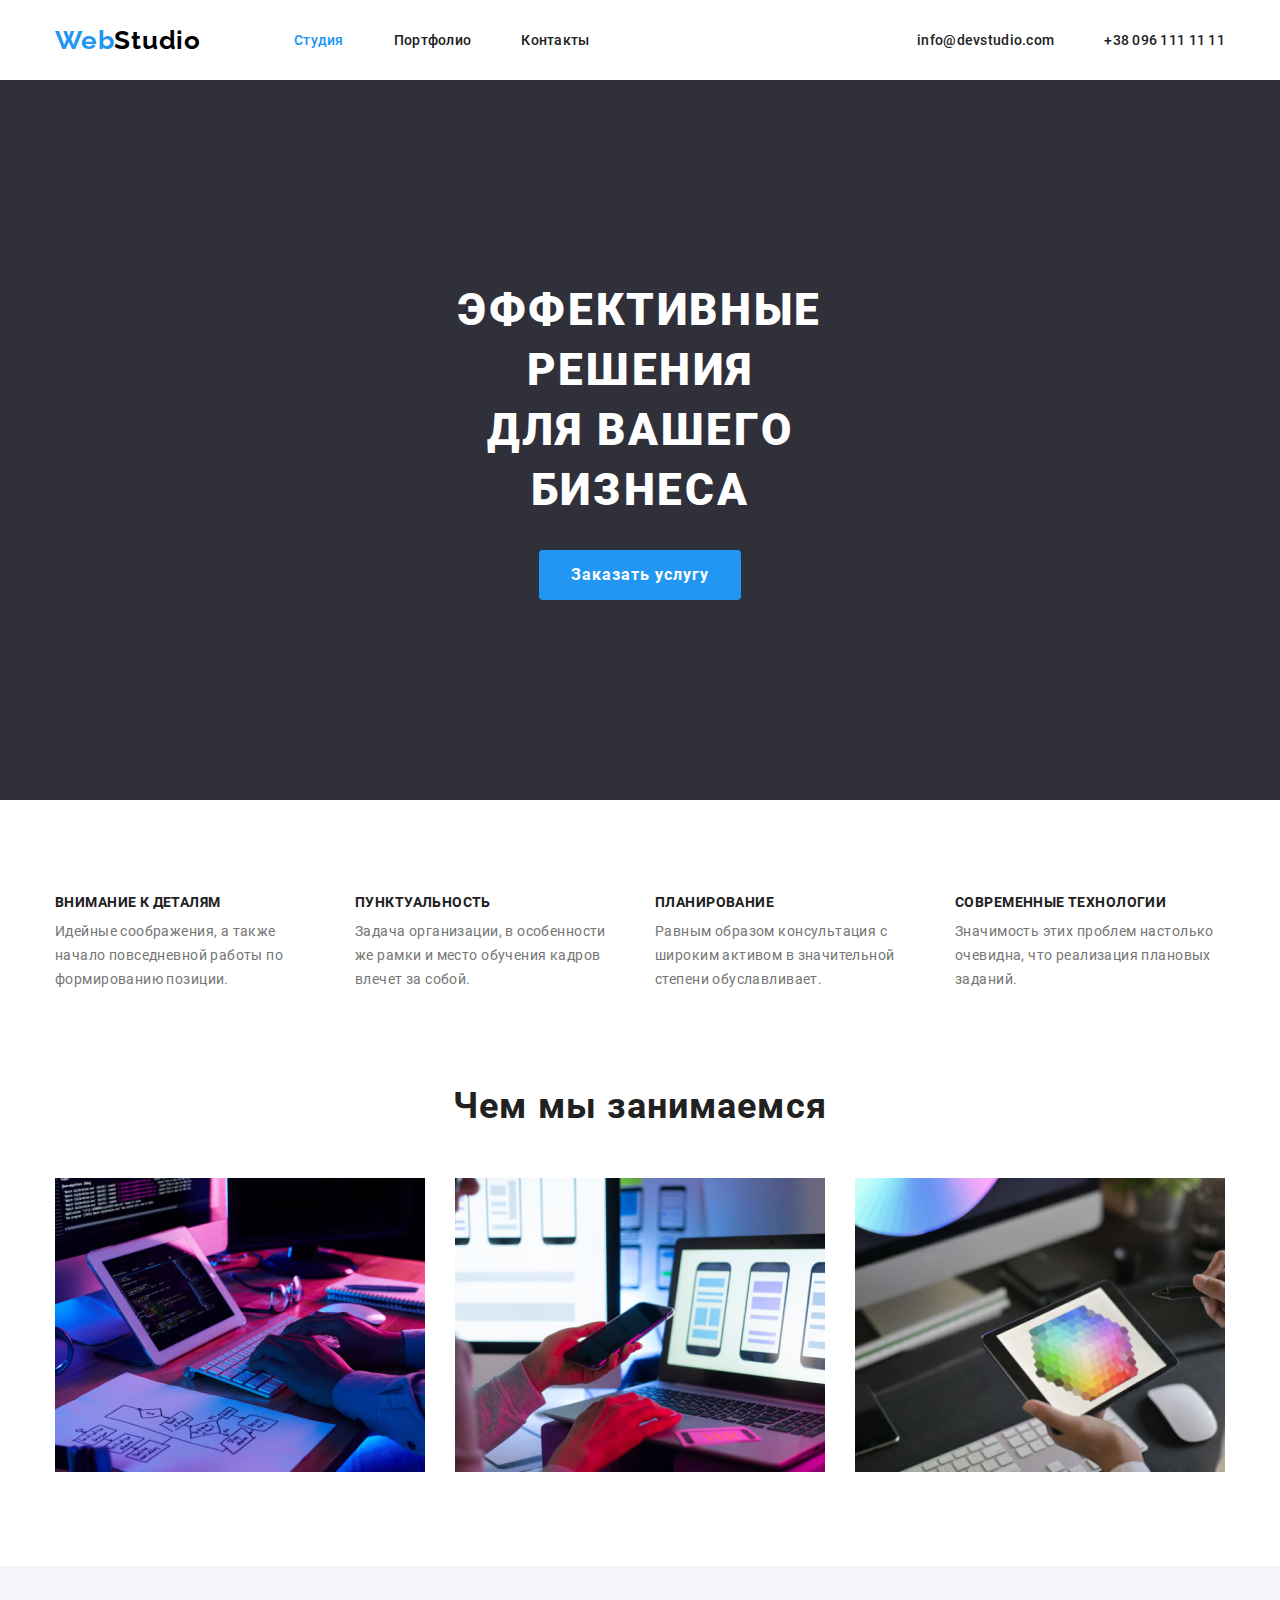
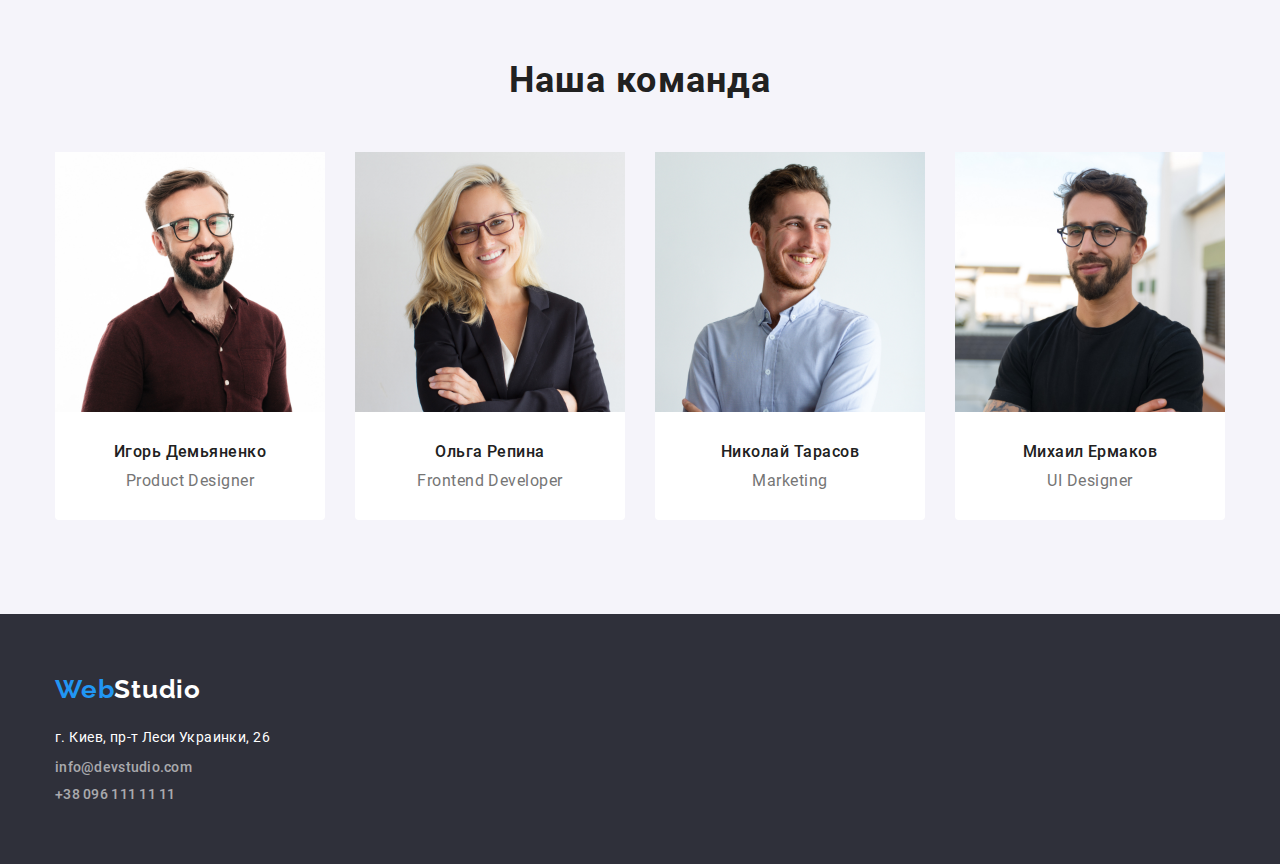
==== index.html @ c0ffa652 "Добавляет дз-3" ====
<!DOCTYPE html>
<html lang="ru">
<head>
    <meta charset="UTF-8">
    <meta name="viewport" content="width=device-width, initial-scale=1.0">
    <link rel="stylesheet" href="./css/fonts.css">
    <link rel="preconnect" href="https://fonts.gstatic.com">
    <link href="https://fonts.googleapis.com/css2?family=Raleway:wght@700&display=swap" rel="stylesheet">
    <link rel="stylesheet" href="https://cdnjs.cloudflare.com/ajax/libs/modern-normalize/1.0.0/modern-normalize.min.css">
    <link rel="stylesheet" href="./css/style.css">
    <title>Web Studio</title>
</head>
<body>

    <!-- Шапка -->
<header class="header">
    <div class="conteiner">
        <nav class="navigation">
            <a href="./index.html" class="logo-top"><span class="logo-accent">Web</span>Studio</a>
            <ul class="nav-list">
                <li class="nav-list-item">
                    <a href="./index.html" class="nav-list-link current">Студия</a>
                </li>
                <li class="nav-list-item">
                    <a href="./portfolio.html" class="nav-list-link">Портфолио</a>
                </li>
                <li class="nav-list-item">
                    <a href="" class="nav-list-link">Контакты</a>
                </li>
            </ul>
        </nav>
        <address class="contacts">
            <ul class="contacts-list">
                <li class="contacts-list-item">
                    <a href="mailto:info@devstudio.com" class="contacts-list-link">info@devstudio.com</a>
                </li>
                <li class="contacts-list-item">
                    <a href="tel:+380961111111" class="contacts-list-link">+38 096 111 11 11</a>
                </li>
            </ul>
        </address>
    </div>
</header>

<main>
    <h1 class="visually-hidden">Веб-Студия</h1>
    <!-- HERO -->
    <section class="hero">
        <p class="hero-title">Эффективные решения<br/> для вашего бизнеса</p>
        <a href="" class="hero-link">Заказать услугу</a>
    </section>

    <!-- Особенности -->
    <section class="features conteiner">
        <h2 class="visually-hidden">Особенности</h2>
        <ul class="features-list">
            <li class="features-list-item">
                <h3 class="features-list-title">Внимание к деталям</h3>
                <p class="features-list-text">Идейные соображения, а также начало повседневной работы по формированию позиции.</p>
            </li>
            <li class="features-list-item">
                <h3 class="features-list-title">Пунктуальность</h3>
                <p class="features-list-text">Задача организации, в особенности же рамки и место обучения кадров влечет за собой.</p>
            </li>
            <li class="features-list-item">
                <h3 class="features-list-title">Планирование</h3>
                <p class="features-list-text">Равным образом консультация с широким активом в значительной степени обуславливает.</p>
            </li>
            <li class="features-list-item">
                <h3 class="features-list-title">Современные технологии</h3>
                <p class="features-list-text">Значимость этих проблем настолько очевидна, что реализация плановых заданий.</p>
            </li>
        </ul>
    </section>

    <!-- Чем занимаемся-->
    <section class="services conteiner">
        <h2 class="services-title">Чем мы занимаемся</h2>
        <ul class="services-list">
            <li class="services-list-item">
                <a href="" class="services-link">
                    <img class="services-img" src="images/worker-1.jpg" alt="Человек печатает" width="370" height="294">
                </a>
            </li>
            <li class="services-list-item">
                <a href="" class="services-link">
                    <img class="services-img" src="images/worker-2.jpg" alt="Человек смотрит на телефон и ноутбук" width="370" height="294">
                </a>
            </li>
            <li class="services-list-item">
                <a href="" class="services-link">
                    <img class="services-img" src="images/worker-3.jpg" alt="Человек выбирает цвет" width="370" height="294">
                </a>
            </li>
        </ul>
    </section>

    <!-- Наша команда -->
    <section class="team">
        <h2 class="team-title">Наша команда</h2>
        <ul class="team-list">
            <li class="team-list-item">
                <img class="team-photo" src="images/igor.jpg" alt="Игорь Демьяненко" width="270" height="260">
                <h3 class="team-name">Игорь Демьяненко</h3>
                <p class="team-profession">Product Designer</p>
            </li>
            <li class="team-list-item">
                <img class="team-photo" src="images/olga.jpg" alt="Ольга Репина" width="270" height="260">
                <h3 class="team-name">Ольга Репина</h3>
                <p class="team-profession">Frontend Developer</p>
            </li>
            <li class="team-list-item">
                <img class="team-photo" src="images/nikolay.jpg" alt="Николай Тарасов" width="270" height="260">
                <h3 class="team-name">Николай Тарасов</h3>
                <p class="team-profession">Marketing</p>
            </li>
            <li class="team-list-item">
                <img class="team-photo" src="images/michael.jpg" alt="Михаил Ермаков" width="270" height="260">
                <h3 class="team-name">Михаил Ермаков</h3>
                <p class="team-profession">UI Designer</p>
            </li>
        </ul>
    </section>
</main>

<!-- Подвал -->
<footer class="footer">
  <div class="conteiner">
    <a href="./index.html" class="logo-down"><span class="logo-accent">Web</span>Studio</a>
    <address class="address">
        <p class="address-street">г. Киев, пр-т Леси Украинки, 26</p>
        <ul class="footer-contacts-list">
            <li class="footer-contacts-list-item">
                <a class="footer-link" href="mailto:info@devstudio.com">info@devstudio.com</a>
            </li>
            <li class="footer-contacts-list-item">
                <a class="footer-link" href="tel:+380961111111">+38 096 111 11 11</a>
            </li>
        </ul>
    </address>
  </div>
</footer>
</body>
</html>
---- css/fonts.css ----
@font-face {
  font-family: 'Roboto';
  src: url('../fonts/Roboto-Bold.woff2') format('woff2'),
    url('../fonts/Roboto-Bold.woff') format('woff');
  font-weight: 700;
  font-style: normal;
}

@font-face {
  font-family: 'Roboto';
  src: url('../fonts/Roboto-Regular.woff2') format('woff2'),
    url('../fonts/Roboto-Regular.woff') format('woff');
  font-weight: 400;
  font-style: normal;
}

@font-face {
  font-family: 'Roboto';
  src: url('../fonts/Roboto-Black.woff2') format('woff2'),
    url('../fonts/Roboto-Black.woff') format('woff');
  font-weight: 900;
  font-style: normal;
}

@font-face {
  font-family: 'Roboto';
  src: url('../fonts/Roboto-Medium.woff2') format('woff2'),
    url('../fonts/Roboto-Medium.woff') format('woff');
  font-weight: 500;
  font-style: normal;
}
---- css/style.css ----
:root {
  --main-font: Roboto, sans-serif;
  --logo-font: Raleway, sans-serif;
  --main-color: #212121;
  --secondary-color: #ffffff;
  --accent-color: #2196f3;
  --text-color: #757575;
}

.visually-hidden {
  position: absolute;
  width: 1px;
  height: 1px;
  margin: -1px;
  border: 0;
  padding: 0;

  white-space: nowrap;
  clip-path: inset(100%);
  clip: rect(0 0 0 0);
  overflow: hidden;
}

body {
  font-family: var(--main-font);
}

h1,
h2,
h3,
h4,
h5,
h6 {
  margin: 0;
}

ul,
ol {
  margin: 0;
  padding: 0;
}

p {
  margin: 0;
}

img {
  display: block;
}

ul {
  list-style: none;
}

a {
  text-decoration: none;
}

/* ========== COMPONENTS ==========*/

.nav-list-link,
.contacts-list-link,
.footer-link {
  font-weight: 500;
  font-size: 14px;
  line-height: 1.142;
  letter-spacing: 0.02em;
  font-style: normal;
}

.nav-list-link:hover,
.nav-list-link:focus,
.contacts-list-link:hover,
.contacts-list-link:focus,
.footer-link:hover,
.footer-link:focus {
  color: var(--accent-color);
}

.conteiner {
  width: 1200px;
  padding: 0 15px;
  margin: 0 auto;
}

/* ========== END COMPONENTS ==========*/

/* ========== HEADER ========== */
.header .conteiner {
  display: flex;
  align-items: center;
}

.navigation {
  display: flex;
  align-items: center;
}

.nav-list {
  display: flex;
}
.nav-list-item:not(:last-child),
.contacts-list-item:not(:last-child) {
  margin-right: 50px;
}

.contacts {
  margin-left: auto;
}

.contacts-list {
  display: flex;
}

.nav-list-link {
  display: block;
  padding-top: 32px;
  padding-bottom: 32px;
}

.logo-top {
  margin-right: 93px;
  font-family: var(--logo-font);
  font-weight: 700;
  font-size: 26px;
  line-height: 1.192;
  letter-spacing: 0.03em;
  color: #000000;
}

.logo-accent {
  color: var(--accent-color);
}

.nav-list-link,
.contacts-list-link {
  color: var(--main-color);
}

.current {
  color: var(--accent-color);
}

/* ========== END HEADER ========== */

/* ========== HERO ========== */

.hero {
  background-color: #2f303a;
  text-align: center;
  padding: 200px 452px;
}

.hero-title {
  margin-bottom: 30px;

  font-weight: 900;
  font-size: 44px;
  line-height: 1.364;
  text-align: center;
  letter-spacing: 0.06em;
  text-transform: uppercase;
  color: var(--secondary-color);
}

.hero-link {
  display: inline-block;
  padding: 10px 32px;
  text-align: center;
  background-color: var(--accent-color);
  min-width: 200px;
  border-radius: 4px;

  font-style: normal;
  font-weight: 700;
  font-size: 16px;
  line-height: 1.875;
  letter-spacing: 0.06em;
  color: var(--secondary-color);
}

/* ========== END HERO ========== */

/* ========== FEATURES ========== */

.features-list {
  display: flex;
}

.features {
  padding-top: 94px;
  padding-bottom: 94px;
}

.features-list-item:not(:last-child) {
  margin-right: 30px;
}

.features-list-item {
  width: 270px;
}

.features-list-title {
  margin-bottom: 10px;

  font-weight: 700;
  font-size: 14px;
  line-height: 1.143;
  letter-spacing: 0.03em;
  text-transform: uppercase;
  color: var(--main-color);
}

.features-list-text {
  font-weight: 400;
  font-size: 14px;
  line-height: 1.714;
  letter-spacing: 0.03em;
  color: var(--text-color);
}

/* ========== END FEATURES ========== */

/* ========== SERVICES ========== */

.services {
  padding-bottom: 94px;
}

.services-list {
  display: flex;
}

.services-list-item:not(:last-child) {
  margin-right: 30px;
}

.services-title {
  margin-bottom: 50px;

  font-weight: 700;
  font-size: 36px;
  line-height: 1.166;
  text-align: center;
  letter-spacing: 0.03em;
  color: var(--main-color);
}

/* ========== END SERVICES ========== */

/* ========== OUR TEAM ========== */

.team {
  padding-top: 94px;
  padding-bottom: 94px;

  background-color: #f5f4fa;
}

.team-list {
  display: flex;
  justify-content: center;
}

.team-list-item:not(:last-child) {
  margin-right: 30px;
}

.team-photo {
  margin-bottom: 30px;
}

.team-list-item {
  padding-bottom: 30px;
  background-color: var(--secondary-color);
  border-radius: 0 0 4px 4px;
}

.team-title {
  margin-bottom: 50px;

  font-weight: 700;
  font-size: 36px;
  line-height: 1.166;
  text-align: center;
  letter-spacing: 0.03em;
  color: var(--main-color);
}

.team-name {
  margin-bottom: 10px;

  font-weight: 500;
  font-size: 16px;
  line-height: 1.188;
  text-align: center;
  letter-spacing: 0.03em;
  color: var(--main-color);
}

.team-profession {
  font-weight: 400;
  font-size: 16px;
  line-height: 1.188;
  text-align: center;
  letter-spacing: 0.03em;
  color: var(--text-color);
}

/* ========== END OUR TEAM ========== */

/* ========== FOOTER ========== */

.footer {
  padding-top: 60px;
  padding-bottom: 60px;
  background-color: #2f303a;
}

.logo-down {
  display: block;
  margin-bottom: 20px;

  font-family: var(--logo-font);
  font-weight: 700;
  font-size: 26px;
  line-height: 1.192;
  letter-spacing: 0.03em;
  color: var(--secondary-color);
}

.address-street {
  margin-bottom: 9px;

  font-style: normal;
  font-weight: 400;
  font-size: 14px;
  line-height: 1.715;
  letter-spacing: 0.03em;
  color: var(--secondary-color);
}

.footer-contacts-list-item:not(:last-child) {
  margin-bottom: 9px;
}

.footer-link {
  color: rgba(255, 255, 255, 0.6);
}

/* ========== END FOOTER ========== */

/* ========================== PORTFOLIO PAGE ========================== */

/* ========== FILTERS ========== */

.potfolio-page {
  border-top: 1px solid #f5f4fa;
  padding-top: 94px;
  padding-bottom: 94px;
}

.filters-list {
  display: flex;
  justify-content: center;
}

.filters-list-item:not(:last-child) {
  margin-right: 8px;
}

.filters {
  margin-bottom: 50px;
}

.filters-btn {
  display: block;
  border-radius: 4px;
  border: none;
  padding: 6px 22px;

  font-weight: 500;
  font-size: 16px;
  line-height: 1.625;
  text-align: center;
  letter-spacing: 0.03em;
  color: var(--main-color);
  background-color: #f5f4fa;
}
.filters-btn:hover,
.filters-btn:focus {
  color: var(--secondary-color);
  background-color: var(--accent-color);
}

/* ========== END FILTERS ========== */

/* ========== PROJECTS ========== */

.projects-list {
  display: flex;
  flex-wrap: wrap;
}

.projects-list-item {
  margin-right: 30px;
  margin-bottom: 30px;
}

.projects-list-item:nth-child(3n) {
  margin-right: 0;
}

.projects-list-item:nth-last-child(-n + 3) {
  margin-bottom: 0;
}

.projects-description {
  padding: 20px 24px;
  border-right: 1px solid #f5f4fa;
  border-bottom: 1px solid #f5f4fa;
  border-left: 1px solid #f5f4fa;
}

.projects-title {
  margin-bottom: 4px;

  font-weight: 700;
  font-size: 18px;
  line-height: 2;
  letter-spacing: 0.06em;
  color: var(--main-color);
}

.projects-text {
  font-weight: 400;
  font-size: 16px;
  line-height: 1.875;
  letter-spacing: 0.03em;
  color: var(--text-color);
}
/* ========== END PROJECTS ========== */

/* ========================== END PORTFOLIO PAGE ========================== */
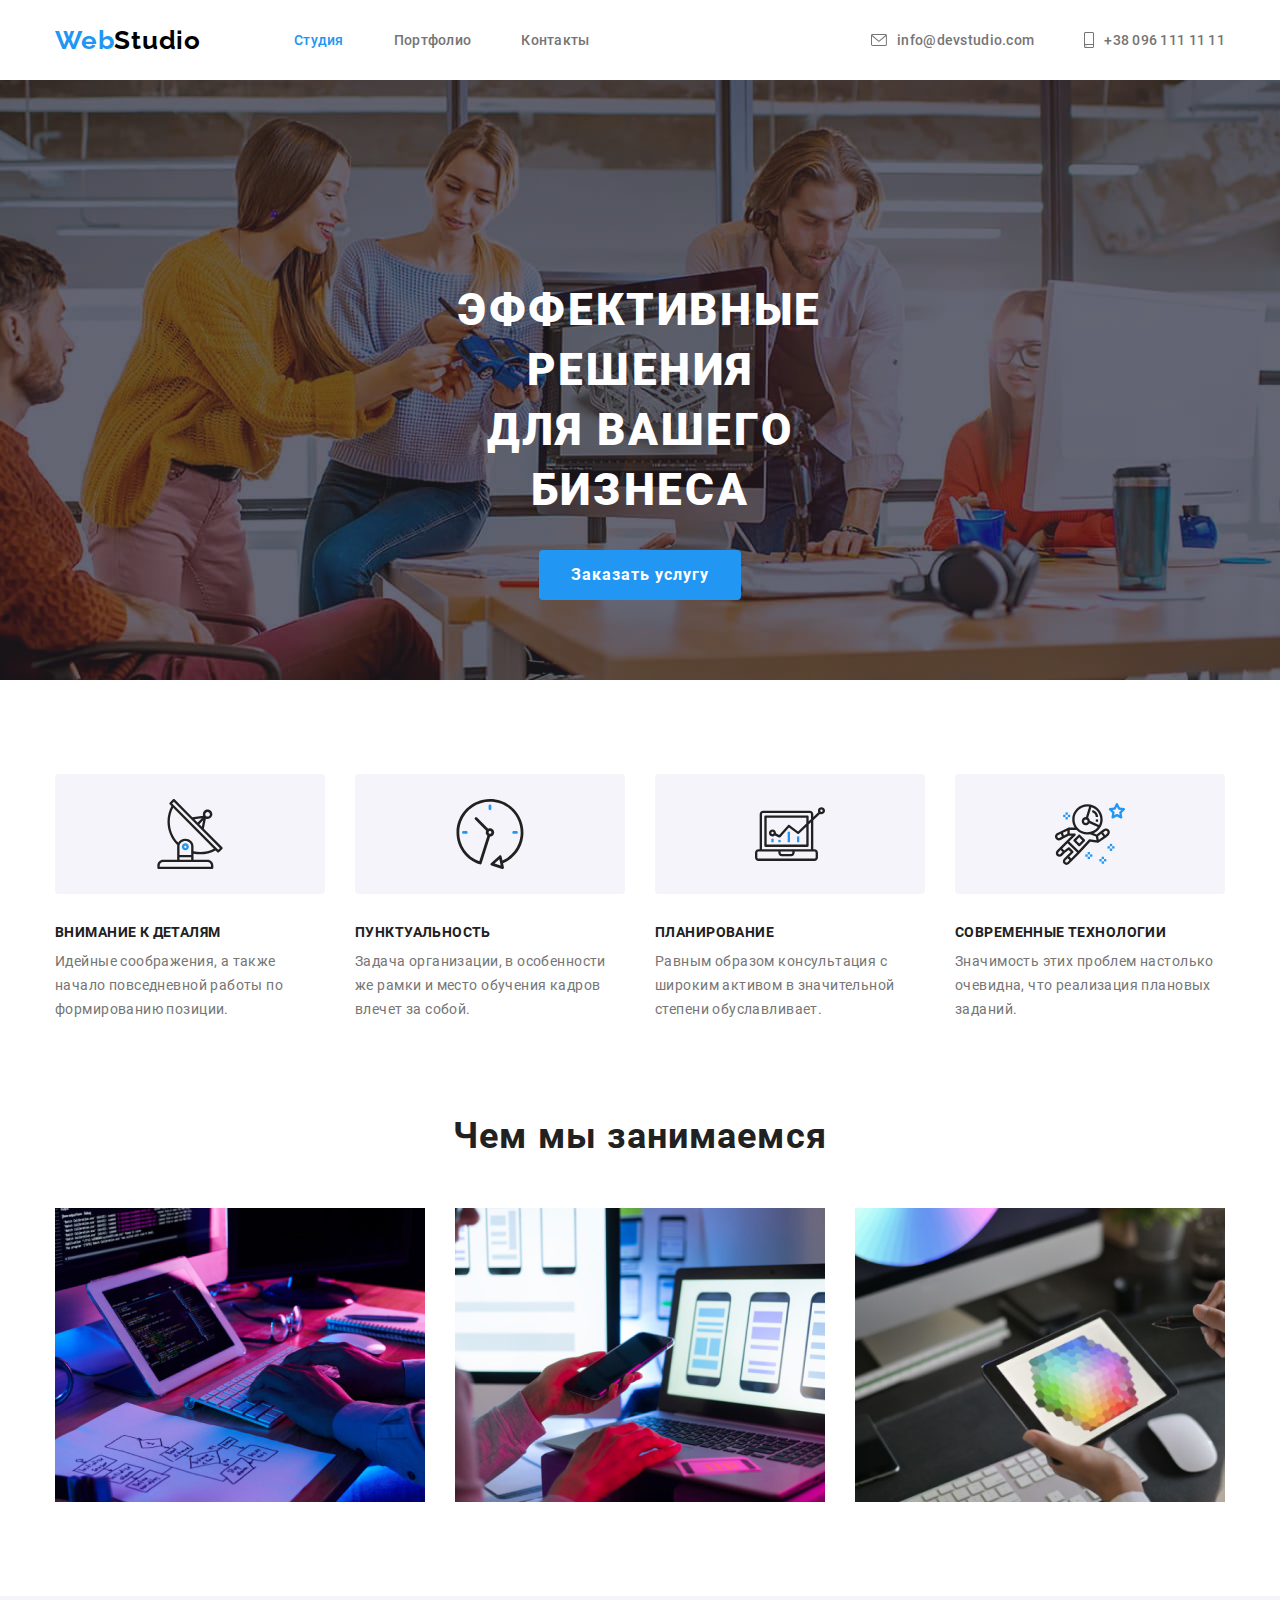
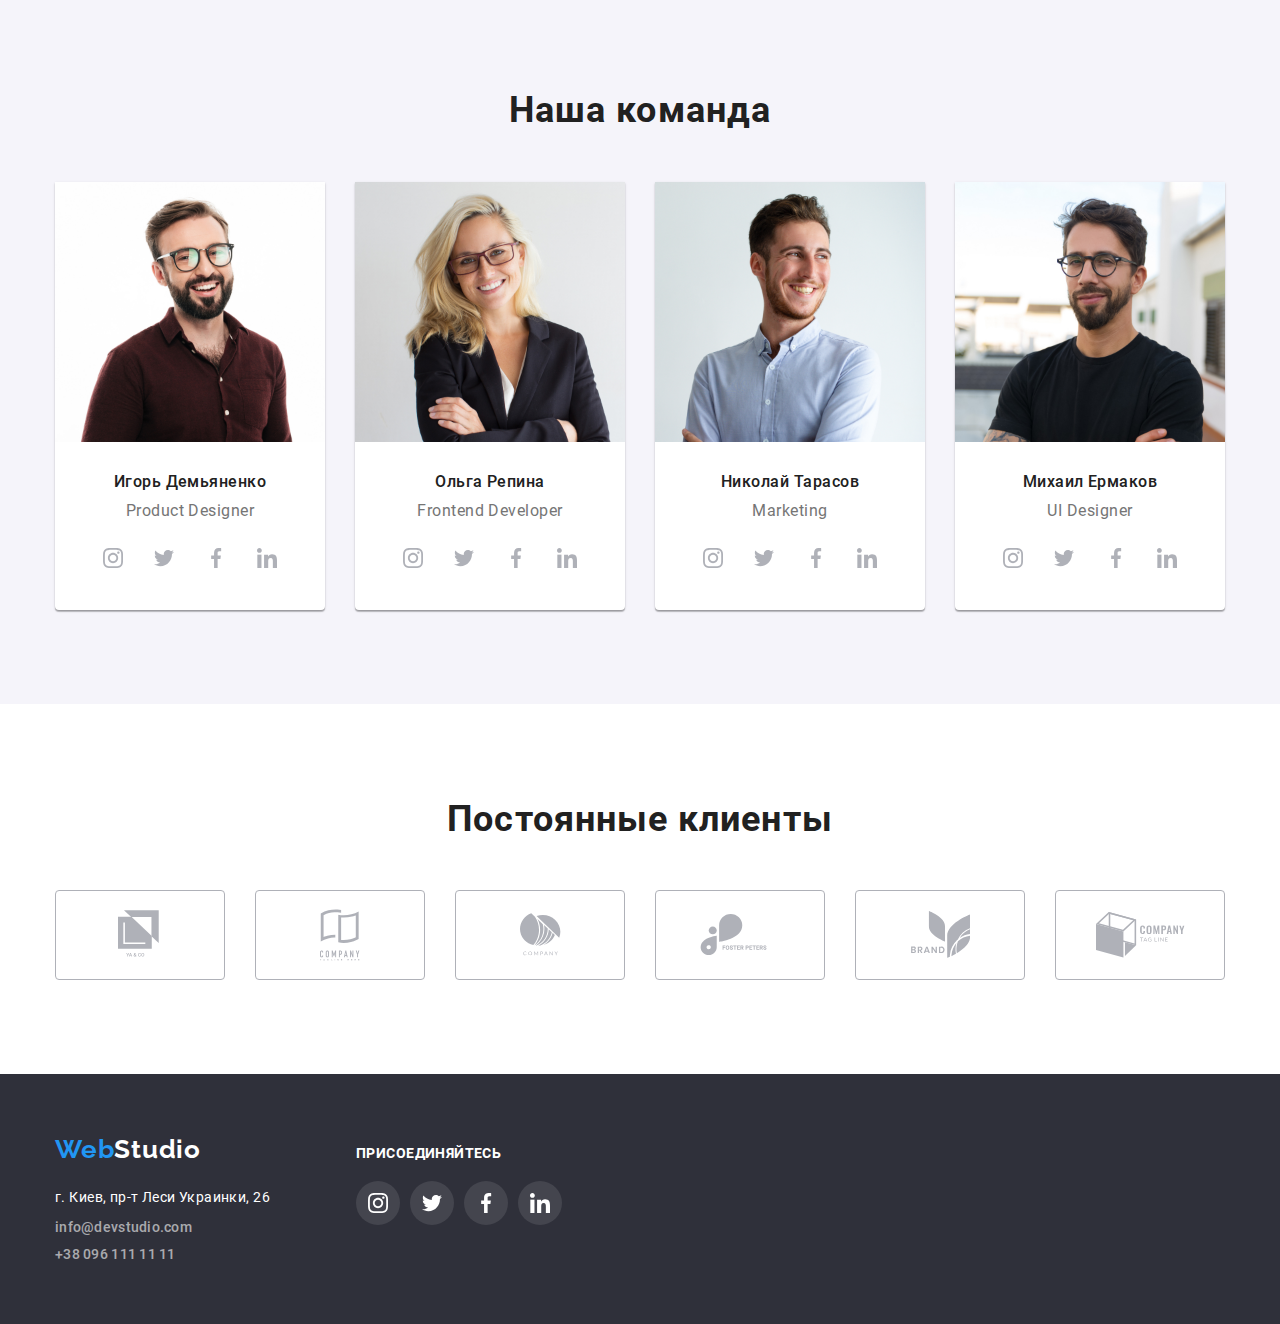
==== commit 2fb3f3dd: "Добавляет разметку и оформление всех декоративных элементов (иконок) для страниц Студия и Портфолио" ====
--- a/index.html
+++ b/index.html
@@ -31,11 +31,19 @@
         </nav>
         <address class="contacts">
             <ul class="contacts-list">
+                <li class="contacts-list-item">                    
+                    <a href="mailto:info@devstudio.com" class="contacts-list-link">
+                        <svg class="contacts-list-icon" width="16" height="12">
+                            <use href="./images/sprite.svg#icon-mail"></use>
+                        </svg>
+                        info@devstudio.com</a>
+                </li>
                 <li class="contacts-list-item">
-                    <a href="mailto:info@devstudio.com" class="contacts-list-link">info@devstudio.com</a>
-                </li>
-                <li class="contacts-list-item">
-                    <a href="tel:+380961111111" class="contacts-list-link">+38 096 111 11 11</a>
+                    <a href="tel:+380961111111" class="contacts-list-link">
+                        <svg class="contacts-list-icon" width="10" height="16">
+                            <use href="./images/sprite.svg#icon-phone"></use>
+                        </svg>
+                        +38 096 111 11 11</a>
                 </li>
             </ul>
         </address>
@@ -55,18 +63,38 @@
         <h2 class="visually-hidden">Особенности</h2>
         <ul class="features-list">
             <li class="features-list-item">
+                <div class="features-icon-wrapper">
+                    <svg class="features-list-icon" width="70" height="70">
+                        <use href="./images/sprite.svg#icon-antenna"></use>
+                    </svg>
+                </div>
                 <h3 class="features-list-title">Внимание к деталям</h3>
                 <p class="features-list-text">Идейные соображения, а также начало повседневной работы по формированию позиции.</p>
             </li>
             <li class="features-list-item">
+                <div class="features-icon-wrapper">
+                    <svg class="features-list-icon" width="70" height="70">
+                        <use href="./images/sprite.svg#icon-clock"></use>
+                    </svg>
+                </div>
                 <h3 class="features-list-title">Пунктуальность</h3>
                 <p class="features-list-text">Задача организации, в особенности же рамки и место обучения кадров влечет за собой.</p>
             </li>
             <li class="features-list-item">
+                <div class="features-icon-wrapper">
+                    <svg class="features-list-icon" width="70" height="70">
+                        <use href="./images/sprite.svg#icon-diagram"></use>
+                    </svg>
+                </div>
                 <h3 class="features-list-title">Планирование</h3>
                 <p class="features-list-text">Равным образом консультация с широким активом в значительной степени обуславливает.</p>
             </li>
             <li class="features-list-item">
+                <div class="features-icon-wrapper">
+                    <svg class="features-list-icon" width="70" height="70">
+                        <use href="./images/sprite.svg#icon-astronaut"></use>
+                    </svg>
+                </div>
                 <h3 class="features-list-title">Современные технологии</h3>
                 <p class="features-list-text">Значимость этих проблем настолько очевидна, что реализация плановых заданий.</p>
             </li>
@@ -103,21 +131,190 @@
                 <img class="team-photo" src="images/igor.jpg" alt="Игорь Демьяненко" width="270" height="260">
                 <h3 class="team-name">Игорь Демьяненко</h3>
                 <p class="team-profession">Product Designer</p>
+                <ul class="team-social-list">
+                    <li class="social-list-item">
+                        <a class="social-list-link" href="https://www.instagram.com" target="_blank" rel="noreferrer noopener">
+                            <svg class="social-link-icon" width="20" height="20">
+                                <use href="./images/sprite.svg#icon-instagram"></use>
+                            </svg>
+                        </a>
+                    </li>
+                    <li class="social-list-item">
+                        <a class="social-list-link" href="https://www.twitter.com" target="_blank" rel="noreferrer noopener">
+                            <svg class="social-link-icon" width="20" height="20">
+                                <use href="./images/sprite.svg#icon-twitter"></use>
+                            </svg>
+                        </a>
+                    </li>
+                    <li class="social-list-item">
+                        <a class="social-list-link" href="https://www.facebook.com" target="_blank" rel="noreferrer noopener">
+                            <svg class="social-link-icon" width="20" height="20">
+                                <use href="./images/sprite.svg#icon-facebook"></use>
+                            </svg>
+                        </a>
+                    </li>
+                    <li class="social-list-item">
+                        <a class="social-list-link" href="https://www.linkedin.com" target="_blank" rel="noreferrer noopener">
+                            <svg class="social-link-icon" width="20" height="20">
+                                <use href="./images/sprite.svg#icon-linkedin"></use>
+                            </svg>
+                        </a>
+                    </li>
+                </ul>
             </li>
             <li class="team-list-item">
                 <img class="team-photo" src="images/olga.jpg" alt="Ольга Репина" width="270" height="260">
                 <h3 class="team-name">Ольга Репина</h3>
                 <p class="team-profession">Frontend Developer</p>
+                <ul class="team-social-list">
+                    <li class="social-list-item">
+                        <a class="social-list-link" href="https://www.instagram.com" target="_blank" rel="noreferrer noopener">
+                            <svg class="social-link-icon" width="20" height="20">
+                                <use href="./images/sprite.svg#icon-instagram"></use>
+                            </svg>
+                        </a>
+                    </li>
+                    <li class="social-list-item">
+                        <a class="social-list-link" href="https://www.twitter.com" target="_blank" rel="noreferrer noopener">
+                            <svg class="social-link-icon" width="20" height="20">
+                                <use href="./images/sprite.svg#icon-twitter"></use>
+                            </svg>
+                        </a>
+                    </li>
+                    <li class="social-list-item">
+                        <a class="social-list-link" href="https://www.facebook.com" target="_blank" rel="noreferrer noopener">
+                            <svg class="social-link-icon" width="20" height="20">
+                                <use href="./images/sprite.svg#icon-facebook"></use>
+                            </svg>
+                        </a>
+                    </li>
+                    <li class="social-list-item">
+                        <a class="social-list-link" href="https://www.linkedin.com" target="_blank" rel="noreferrer noopener">
+                            <svg class="social-link-icon" width="20" height="20">
+                                <use href="./images/sprite.svg#icon-linkedin"></use>
+                            </svg>
+                        </a>
+                    </li>
+                </ul>
             </li>
             <li class="team-list-item">
                 <img class="team-photo" src="images/nikolay.jpg" alt="Николай Тарасов" width="270" height="260">
                 <h3 class="team-name">Николай Тарасов</h3>
                 <p class="team-profession">Marketing</p>
+                <ul class="team-social-list">
+                    <li class="social-list-item">
+                        <a class="social-list-link" href="https://www.instagram.com" target="_blank" rel="noreferrer noopener">
+                            <svg class="social-link-icon" width="20" height="20">
+                                <use href="./images/sprite.svg#icon-instagram"></use>
+                            </svg>
+                        </a>
+                    </li>
+                    <li class="social-list-item">
+                        <a class="social-list-link" href="https://www.twitter.com" target="_blank" rel="noreferrer noopener">
+                            <svg class="social-link-icon" width="20" height="20">
+                                <use href="./images/sprite.svg#icon-twitter"></use>
+                            </svg>
+                        </a>
+                    </li>
+                    <li class="social-list-item">
+                        <a class="social-list-link" href="https://www.facebook.com" target="_blank" rel="noreferrer noopener">
+                            <svg class="social-link-icon" width="20" height="20">
+                                <use href="./images/sprite.svg#icon-facebook"></use>
+                            </svg>
+                        </a>
+                    </li>
+                    <li class="social-list-item">
+                        <a class="social-list-link" href="https://www.linkedin.com" target="_blank" rel="noreferrer noopener">
+                            <svg class="social-link-icon" width="20" height="20">
+                                <use href="./images/sprite.svg#icon-linkedin"></use>
+                            </svg>
+                        </a>
+                    </li>
+                </ul>
             </li>
             <li class="team-list-item">
                 <img class="team-photo" src="images/michael.jpg" alt="Михаил Ермаков" width="270" height="260">
                 <h3 class="team-name">Михаил Ермаков</h3>
                 <p class="team-profession">UI Designer</p>
+                <ul class="team-social-list">
+                    <li class="social-list-item">
+                        <a class="social-list-link" href="https://www.instagram.com" target="_blank" rel="noreferrer noopener">
+                            <svg class="social-link-icon" width="20" height="20">
+                                <use href="./images/sprite.svg#icon-instagram"></use>
+                            </svg>
+                        </a>
+                    </li>
+                    <li class="social-list-item">
+                        <a class="social-list-link" href="https://www.twitter.com" target="_blank" rel="noreferrer noopener">
+                            <svg class="social-link-icon" width="20" height="20">
+                                <use href="./images/sprite.svg#icon-twitter"></use>
+                            </svg>
+                        </a>
+                    </li>
+                    <li class="social-list-item">
+                        <a class="social-list-link" href="https://www.facebook.com" target="_blank" rel="noreferrer noopener">
+                            <svg class="social-link-icon" width="20" height="20">
+                                <use href="./images/sprite.svg#icon-facebook"></use>
+                            </svg>
+                        </a>
+                    </li>
+                    <li class="social-list-item">
+                        <a class="social-list-link" href="https://www.linkedin.com" target="_blank" rel="noreferrer noopener">
+                            <svg class="social-link-icon" width="20" height="20">
+                                <use href="./images/sprite.svg#icon-linkedin"></use>
+                            </svg>
+                        </a>
+                    </li>
+                </ul>
+            </li>
+        </ul>
+    </section>
+
+    <!-- Клиенты -->
+    <section class="clients conteiner">
+        <h2 class="clients-title">Постоянные клиенты</h2>
+        <ul class="clients-list">
+            <li class="clients-list-item">
+                <a class="clients-list-link" href="">
+                    <svg class="clients-list-icon" width="45" height="50">
+                        <use href="./images/sprite.svg#icon-logo-1"></use>
+                    </svg>
+                </a>
+            </li>
+            <li class="clients-list-item">
+                <a class="clients-list-link" href="">
+                    <svg class="clients-list-icon" width="40" height="52">
+                        <use href="./images/sprite.svg#icon-logo-2"></use>
+                    </svg>
+                </a>
+            </li>
+            <li class="clients-list-item">
+                <a class="clients-list-link" href="">
+                    <svg class="clients-list-icon" width="41" height="43">
+                        <use href="./images/sprite.svg#icon-logo-3"></use>
+                    </svg>
+                </a>
+            </li>
+            <li class="clients-list-item">
+                <a class="clients-list-link" href="">
+                    <svg class="clients-list-icon" width="80" height="42">
+                        <use href="./images/sprite.svg#icon-logo-4"></use>
+                    </svg>
+                </a>
+            </li>
+            <li class="clients-list-item">
+                <a class="clients-list-link" href="">
+                    <svg class="clients-list-icon" width="59" height="47">
+                        <use href="./images/sprite.svg#icon-logo-5"></use>
+                    </svg>
+                </a>
+            </li>
+            <li class="clients-list-item">
+                <a class="clients-list-link" href="">
+                    <svg class="clients-list-icon" width="89" height="46">
+                        <use href="./images/sprite.svg#icon-logo-6"></use>
+                    </svg>
+                </a>
             </li>
         </ul>
     </section>
@@ -126,18 +323,53 @@
 <!-- Подвал -->
 <footer class="footer">
   <div class="conteiner">
-    <a href="./index.html" class="logo-down"><span class="logo-accent">Web</span>Studio</a>
-    <address class="address">
-        <p class="address-street">г. Киев, пр-т Леси Украинки, 26</p>
-        <ul class="footer-contacts-list">
-            <li class="footer-contacts-list-item">
-                <a class="footer-link" href="mailto:info@devstudio.com">info@devstudio.com</a>
-            </li>
-            <li class="footer-contacts-list-item">
-                <a class="footer-link" href="tel:+380961111111">+38 096 111 11 11</a>
-            </li>
-        </ul>
-    </address>
+    <div class="footer-left-wrapper">
+        <a href="./index.html" class="logo-down"><span class="logo-accent">Web</span>Studio</a>
+        <address class="address">
+            <p class="address-street">г. Киев, пр-т Леси Украинки, 26</p>
+            <ul class="footer-contacts-list">
+                <li class="footer-contacts-list-item">
+                    <a class="footer-link" href="mailto:info@devstudio.com">info@devstudio.com</a>
+                </li>
+                <li class="footer-contacts-list-item">
+                    <a class="footer-link" href="tel:+380961111111">+38 096 111 11 11</a>
+                </li>
+            </ul>
+        </address>
+    </div>
+    <div>
+        <p class="footer-title">присоединяйтесь</p>
+        <ul class="footer-social-list">
+            <li class="footer-social-list-item">
+                <a class="footer-social-list-link" href="https://www.instagram.com" target="_blank" rel="noreferrer noopener">
+                    <svg class="footer-social-link-icon" width="20" height="20">
+                        <use href="./images/sprite.svg#icon-instagram"></use>
+                    </svg>
+                </a>
+            </li>
+            <li class="footer-social-list-item">
+                <a class="footer-social-list-link" href="https://www.twitter.com" target="_blank" rel="noreferrer noopener">
+                    <svg class="footer-social-link-icon" width="20" height="20">
+                        <use href="./images/sprite.svg#icon-twitter"></use>
+                    </svg>
+                </a>
+            </li>
+            <li class="footer-social-list-item">
+                <a class="footer-social-list-link" href="https://www.facebook.com" target="_blank" rel="noreferrer noopener">
+                    <svg class="footer-social-link-icon" width="20" height="20">
+                        <use href="./images/sprite.svg#icon-facebook"></use>
+                    </svg>
+                </a>
+            </li>
+            <li class="footer-social-list-item">
+                <a class="footer-social-list-link" href="https://www.linkedin.com" target="_blank" rel="noreferrer noopener">
+                    <svg class="footer-social-link-icon" width="20" height="20">
+                        <use href="./images/sprite.svg#icon-linkedin"></use>
+                    </svg>
+                </a>
+            </li>
+        </ul>
+    </div>
   </div>
 </footer>
 </body>
--- a/css/style.css
+++ b/css/style.css
@@ -5,6 +5,7 @@
   --secondary-color: #ffffff;
   --accent-color: #2196f3;
   --text-color: #757575;
+  --icon-color: #afb1b8;
 }
 
 .visually-hidden {
@@ -112,6 +113,11 @@
   display: flex;
 }
 
+.contacts-list-link {
+  display: flex;
+  align-items: center;
+}
+
 .nav-list-link {
   display: block;
   padding-top: 32px;
@@ -134,19 +140,43 @@
 
 .nav-list-link,
 .contacts-list-link {
-  color: var(--main-color);
+  color: var(--text-color);
 }
 
 .current {
   color: var(--accent-color);
 }
 
+.contacts-list-icon {
+  margin-right: 10px;
+  fill: var(--text-color);
+}
+
+.contacts-list-link:hover .contacts-list-icon,
+.contacts-list-link:focus .contacts-list-icon {
+  fill: var(--accent-color);
+}
+
 /* ========== END HEADER ========== */
 
 /* ========== HERO ========== */
 
 .hero {
-  background-color: #2f303a;
+  background-color: #c4c4c4;
+  background-image: linear-gradient(
+      rgba(47, 48, 58, 0.4),
+      rgba(47, 48, 58, 0.4)
+    ),
+    url(../images/img-hero.jpg);
+  background-repeat: no-repeat;
+  background-position: center;
+  background-size: cover;
+
+  max-width: 1600px;
+  height: 600px;
+
+  margin: 0 auto;
+
   text-align: center;
   padding: 200px 452px;
 }
@@ -200,6 +230,16 @@
   width: 270px;
 }
 
+.features-icon-wrapper {
+  padding: 25px 100px;
+  margin-bottom: 30px;
+
+  width: 270px;
+  height: 120px;
+  background-color: #f5f4fa;
+  border-radius: 4px;
+}
+
 .features-list-title {
   margin-bottom: 10px;
 
@@ -274,6 +314,8 @@
   padding-bottom: 30px;
   background-color: var(--secondary-color);
   border-radius: 0 0 4px 4px;
+  box-shadow: 0px 1px 3px rgba(0, 0, 0, 0.12), 0px 1px 1px rgba(0, 0, 0, 0.14),
+    0px 2px 1px rgba(0, 0, 0, 0.2);
 }
 
 .team-title {
@@ -306,8 +348,91 @@
   letter-spacing: 0.03em;
   color: var(--text-color);
 }
+.team-social-list {
+  display: flex;
+  justify-content: space-around;
+
+  padding-top: 16px;
+  padding-right: 32px;
+  padding-left: 32px;
+}
+
+.social-list-link {
+  display: block;
+  padding: 12px;
+  width: 44px;
+  height: 44px;
+  border-radius: 50%;
+}
+
+.social-link-icon {
+  fill: var(--icon-color);
+}
+
+.social-list-link:hover,
+.social-list-link:focus {
+  background-color: var(--accent-color);
+}
+
+.social-list-link:hover .social-link-icon,
+.social-list-link:focus .social-link-icon {
+  fill: var(--secondary-color);
+}
 
 /* ========== END OUR TEAM ========== */
+
+/* ========== CLIENTS ========== */
+.clients {
+  padding-top: 94px;
+  padding-bottom: 94px;
+}
+
+.clients-title {
+  margin-bottom: 50px;
+
+  font-weight: 700;
+  font-size: 36px;
+  line-height: 1.167;
+  text-align: center;
+  letter-spacing: 0.03em;
+  color: var(--main-color);
+}
+
+.clients-list {
+  display: flex;
+  flex-wrap: wrap;
+}
+
+.clients-list-item:not(:last-child) {
+  margin-right: 30px;
+}
+
+.clients-list-link {
+  display: flex;
+  justify-content: center;
+  align-items: center;
+  border: 1px solid var(--icon-color);
+  border-radius: 4px;
+
+  width: 170px;
+  height: 90px;
+}
+
+.clients-list-icon {
+  fill: var(--icon-color);
+}
+
+.clients-list-link:hover,
+.clients-list-link:focus {
+  border: 1px solid var(--accent-color);
+}
+
+.clients-list-link:hover .clients-list-icon,
+.clients-list-link:focus .clients-list-icon {
+  fill: var(--accent-color);
+}
+
+/* ========== END CLIENTS ========= */
 
 /* ========== FOOTER ========== */
 
@@ -346,6 +471,53 @@
 
 .footer-link {
   color: rgba(255, 255, 255, 0.6);
+}
+
+.footer-left-wrapper {
+  min-width: 231px;
+  margin-right: 70px;
+}
+
+.footer-title {
+  margin-bottom: 20px;
+
+  font-weight: 700;
+  font-size: 14px;
+  line-height: 1.143;
+  letter-spacing: 0.03em;
+  text-transform: uppercase;
+  color: var(--secondary-color);
+}
+
+.footer > .conteiner {
+  display: flex;
+  align-items: baseline;
+}
+
+.footer-social-list {
+  display: flex;
+}
+
+.footer-social-list-link {
+  display: block;
+  padding: 12px;
+  width: 44px;
+  height: 44px;
+  border-radius: 50%;
+  background-color: rgba(255, 255, 255, 0.1);
+}
+
+.footer-social-list-item:not(:last-child) {
+  margin-right: 10px;
+}
+
+.footer-social-link-icon {
+  fill: var(--secondary-color);
+}
+
+.footer-social-list-link:hover,
+.footer-social-list-link:focus {
+  background-color: var(--accent-color);
 }
 
 /* ========== END FOOTER ========== */
@@ -391,6 +563,8 @@
 .filters-btn:focus {
   color: var(--secondary-color);
   background-color: var(--accent-color);
+  box-shadow: 0px 3px 1px rgba(0, 0, 0, 0.1), 0px 1px 2px rgba(0, 0, 0, 0.08),
+    0px 2px 2px rgba(0, 0, 0, 0.12);
 }
 
 /* ========== END FILTERS ========== */
@@ -439,6 +613,13 @@
   letter-spacing: 0.03em;
   color: var(--text-color);
 }
+
+.projects-list-item:hover,
+.projects-list-item:focus {
+  box-shadow: 0px 1px 1px rgba(0, 0, 0, 0.12), 0px 4px 4px rgba(0, 0, 0, 0.06),
+    1px 4px 6px rgba(0, 0, 0, 0.16);
+}
+
 /* ========== END PROJECTS ========== */
 
 /* ========================== END PORTFOLIO PAGE ========================== */
